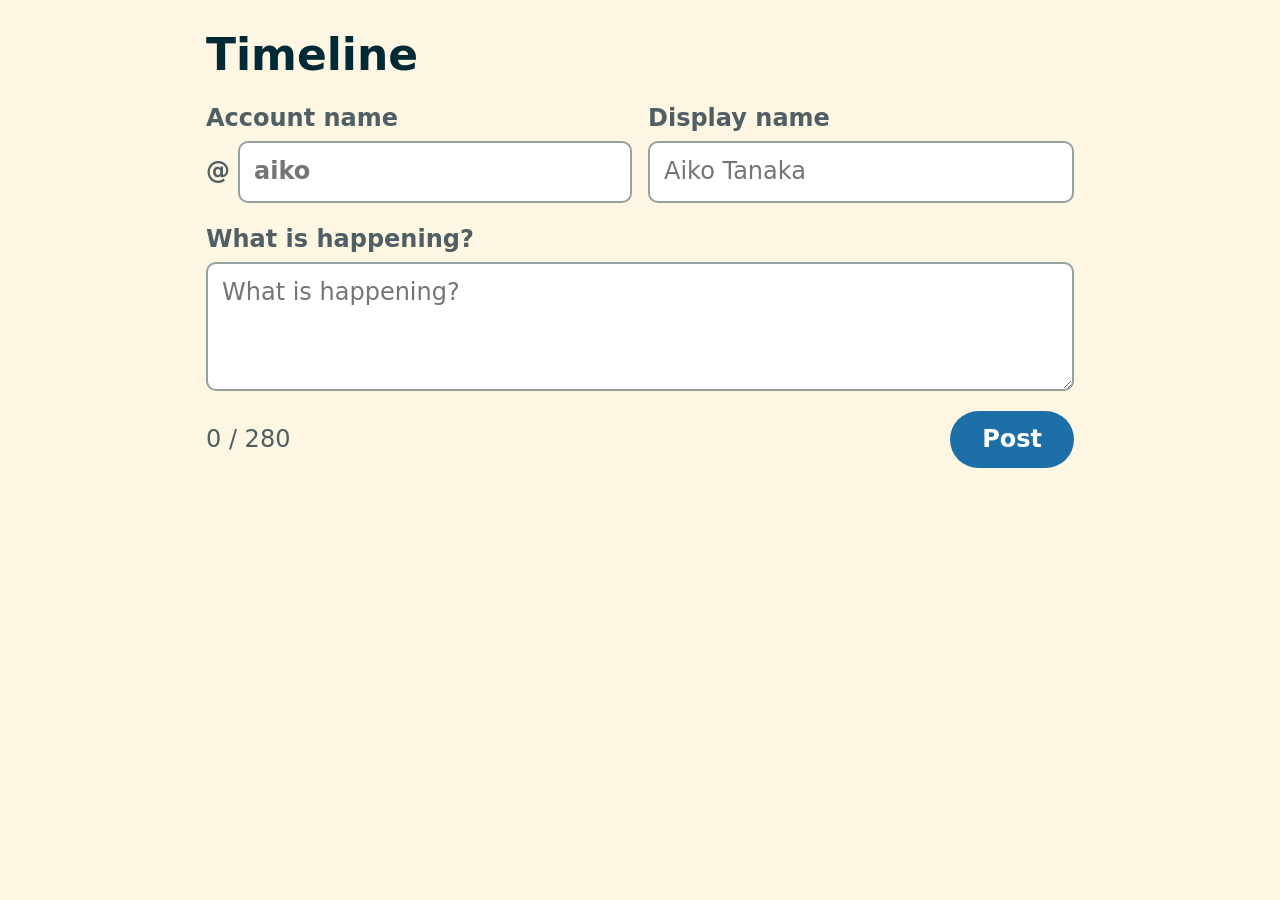
==== page-only/index.html @ fd33ca4e "Accounts: sign up, log in, and only you can post as you People now sign up with an account name, a d" ====
<!DOCTYPE html>
<html lang="en">
<head>
  <meta charset="utf-8">
  <meta name="viewport" content="width=device-width, initial-scale=1">
  <title>Timeline</title>
  <link rel="stylesheet" href="style.css">
</head>
<body>
  <main>
    <h1>Timeline</h1>

    <div class="name-row">
      <div>
        <label for="author">Account name</label>
        <div class="at-box">
          <span aria-hidden="true">@</span>
          <input id="author" type="text" autocomplete="off" placeholder="aiko">
        </div>
      </div>
      <div>
        <label for="display-name">Display name</label>
        <input id="display-name" type="text" autocomplete="off" placeholder="Aiko Tanaka">
      </div>
    </div>

    <form id="post-form">
      <label for="text">What is happening?</label>
      <textarea id="text" rows="3" placeholder="What is happening?"></textarea>
      <div class="post-row">
        <span id="count" class="count">0 / 280</span>
        <button type="submit">Post</button>
      </div>
    </form>

    <p id="status" class="status" role="status"></p>

    <ol id="timeline" class="timeline" aria-label="Posts, newest first"></ol>
  </main>

  <script src="app.js"></script>
</body>
</html>
---- page-only/style.css ----
/* Timeline: how the page looks.
   This file is the same in page-only/ and with-backend/, so both versions look the same.
   The type is large because the page is read from the back of a room. */

/* The colours, in one place. Dark is the default. */
:root {
  --background: #002b36;
  --card: #073642;
  --text: #eee8d5;
  --quiet: #a7b5b5;
  --author: #e6b422;
  --button: #1d6fa8;
  --button-text: #ffffff;
  --warning: #ff8a7a;
  --border: #586e75;
}

/* The same colours for a computer set to light mode. */
@media (prefers-color-scheme: light) {
  :root {
    --background: #fdf6e3;
    --card: #ffffff;
    --text: #002b36;
    --quiet: #4f5f63;
    --author: #7a5a00;
    --button: #1d6fa8;
    --button-text: #ffffff;
    --warning: #b3261e;
    --border: #93a1a1;
  }
}

* {
  box-sizing: border-box;
}

/* A part of the page marked hidden is never shown, even if a rule below gives it
   a display of its own (as .account-forms does). */
[hidden] {
  display: none !important;
}

body {
  margin: 0;
  background: var(--background);
  color: var(--text);
  font-family: system-ui, -apple-system, "Segoe UI", sans-serif;
  font-size: 24px;
  line-height: 1.4;
}

main {
  max-width: 900px;
  margin: 0 auto;
  padding: 24px 16px;
}

h1 {
  margin: 0 0 16px;
  font-size: 44px;
}

label {
  display: block;
  margin-bottom: 6px;
  color: var(--quiet);
  font-weight: 600;
}

input,
textarea {
  width: 100%;
  padding: 12px 14px;
  border: 2px solid var(--border);
  border-radius: 10px;
  background: var(--card);
  color: var(--text);
  font: inherit;
}

textarea {
  resize: vertical;
}

input:focus,
textarea:focus,
button:focus {
  outline: 3px solid var(--author);
  outline-offset: 2px;
}

/* The two name boxes, side by side on a wide screen, one above the other on a phone. */
.name-row {
  display: grid;
  grid-template-columns: repeat(auto-fit, minmax(260px, 1fr));
  gap: 16px;
  margin-bottom: 20px;
}

/* The @ in front of the account name box, so nobody has to type it. */
.at-box {
  display: flex;
  align-items: center;
  gap: 8px;
  color: var(--quiet);
  font-weight: 700;
}

/* The Log in and Sign up forms, side by side on a wide screen, one above the
   other on a phone. Only with-backend/ has accounts, but both copies of this
   file stay the same. */
.account-forms {
  display: grid;
  grid-template-columns: repeat(auto-fit, minmax(300px, 1fr));
  gap: 16px;
  margin-bottom: 20px;
}

.account-form {
  display: flex;
  flex-direction: column;
  gap: 8px;
  padding: 14px 18px;
  border: 2px solid var(--border);
  border-radius: 12px;
  background: var(--card);
}

.account-form h2 {
  margin: 0 0 4px;
  font-size: 30px;
}

.account-form label {
  margin: 8px 0 0;
}

.account-form button {
  align-self: flex-start;
  margin-top: 12px;
}

/* "Signed in as Aiko Tanaka @aiko · Log out" */
.who {
  margin: 0 0 16px;
}

.who .post-handle {
  margin-left: 4px;
}

/* A button that looks like a link, so "Log out" sits inside the sentence. */
.link-button {
  padding: 0;
  border-radius: 0;
  background: none;
  color: var(--author);
  text-decoration: underline;
}

.post-row {
  display: flex;
  align-items: center;
  justify-content: space-between;
  margin-top: 10px;
}

.count {
  color: var(--quiet);
}

.count.too-long {
  color: var(--warning);
  font-weight: 700;
}

button {
  padding: 12px 32px;
  border: none;
  border-radius: 999px;
  background: var(--button);
  color: var(--button-text);
  font: inherit;
  font-weight: 700;
  cursor: pointer;
}

.status {
  min-height: 1.4em;
  margin: 12px 0;
  color: var(--warning);
  font-weight: 700;
}

.timeline {
  margin: 0;
  padding: 0;
  list-style: none;
}

.post {
  margin-bottom: 12px;
  padding: 14px 18px;
  border: 2px solid var(--border);
  border-radius: 12px;
  background: var(--card);
}

.post-author {
  color: var(--author);
  font-weight: 700;
}

.post-handle,
.post-time {
  margin-left: 12px;
  color: var(--quiet);
}

.post-text {
  margin: 6px 0 0;
  white-space: pre-wrap;
  overflow-wrap: anywhere;
}

/* The heart under a post, and how many people have pressed it. Only
   with-backend/ has likes, but both copies of this file stay the same. */
.like-row {
  display: flex;
  align-items: center;
  gap: 12px;
  margin-top: 10px;
}

.like {
  padding: 2px 18px;
  border: 2px solid var(--border);
  background: none;
  color: var(--quiet);
}

.like:hover {
  border-color: var(--author);
  color: var(--author);
}

.like.liked {
  border-color: var(--warning);
  color: var(--warning);
}

.like-count {
  color: var(--quiet);
}
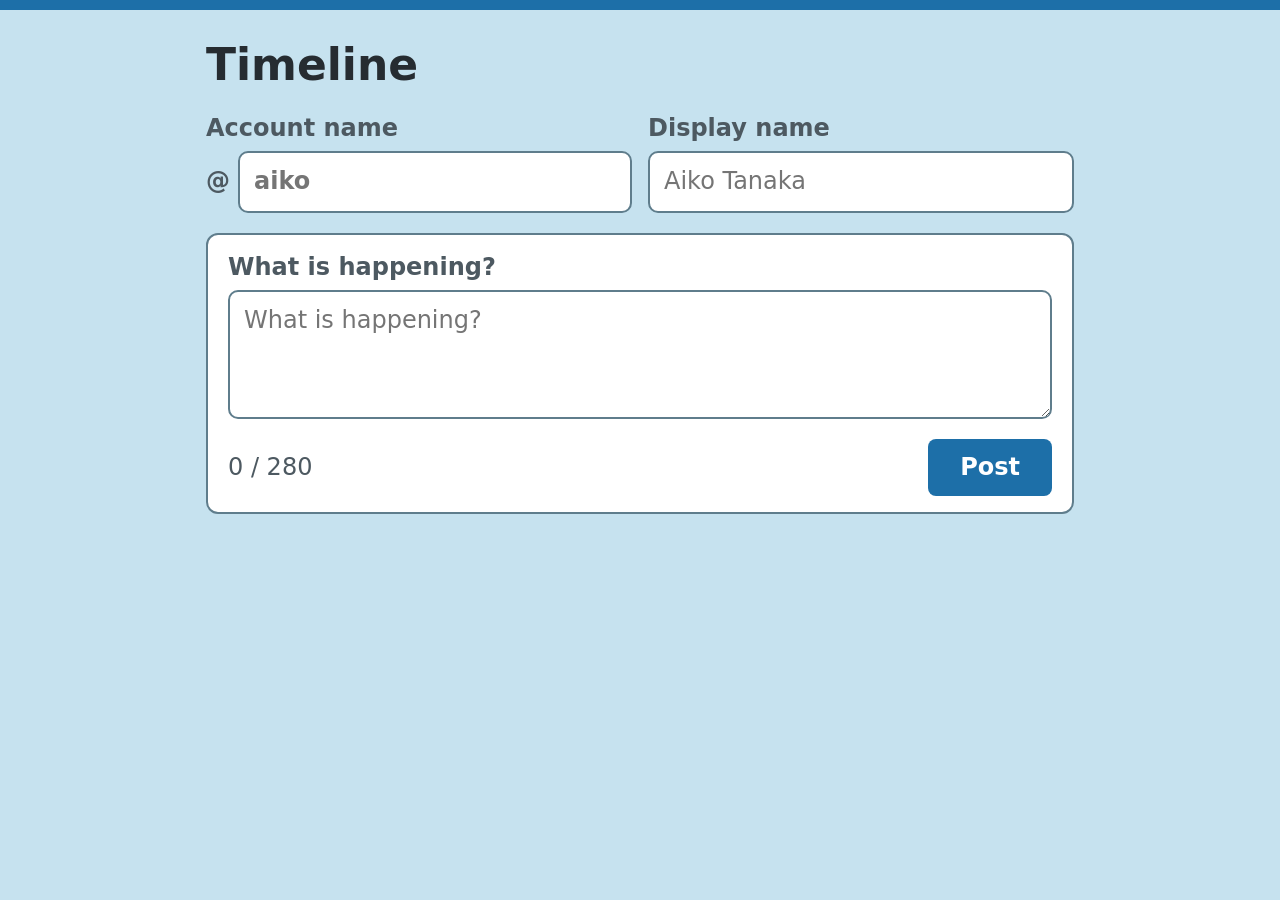
==== commit f2978f29: "Design system: tokens, components and a style guide, with nothing on screen changed The one style.cs" ====
--- a/page-only/index.html
+++ b/page-only/index.html
@@ -4,7 +4,12 @@
   <meta charset="utf-8">
   <meta name="viewport" content="width=device-width, initial-scale=1">
   <title>Timeline</title>
-  <link rel="stylesheet" href="style.css">
+  <!-- The design system, in this order: tokens, the page, components, features.
+       The four files are copies of the ones in with-backend/. -->
+  <link rel="stylesheet" href="tokens.css">
+  <link rel="stylesheet" href="base.css">
+  <link rel="stylesheet" href="components.css">
+  <link rel="stylesheet" href="features.css">
 </head>
 <body>
   <main>
@@ -24,7 +29,7 @@
       </div>
     </div>
 
-    <form id="post-form">
+    <form id="post-form" class="card">
       <label for="text">What is happening?</label>
       <textarea id="text" rows="3" placeholder="What is happening?"></textarea>
       <div class="post-row">
@@ -35,7 +40,7 @@
 
     <p id="status" class="status" role="status"></p>
 
-    <ol id="timeline" class="timeline" aria-label="Posts, newest first"></ol>
+    <ol id="timeline" class="timeline card" aria-label="Posts, newest first"></ol>
   </main>
 
   <script src="app.js"></script>
--- a/page-only/tokens.css
+++ b/page-only/tokens.css
@@ -0,0 +1,111 @@
+/* Timeline's design system, part 1 of 4: the tokens.
+   A token is a named value, like --space-6 or --text-small. Every colour, size,
+   space and corner of the page is written here once, and the other three files
+   (base.css, components.css, features.css) use the names. To change the look,
+   change a value here.
+   See it all at /design.html (the style guide). The four files are the same in
+   page-only/ and with-backend/; a test in test_server.py checks it. */
+
+/* The colours, in one place. Each colour is written once, as
+   light-dark(LIGHT, DARK). The browser uses the first one when the page is in
+   light mode and the second one in dark mode.
+   "light dark" means: follow the computer. That is the Auto choice, and it is
+   what page-only/ always uses, because it has no switch.
+   A new colour must be written the same way; a test in test_server.py checks it.
+   Only colours go in this first block. */
+:root {
+  color-scheme: light dark;
+  --background: light-dark(#c6e2ef, #0e1a23);
+  --card: light-dark(#ffffff, #16283a);
+  --text: light-dark(#262c31, #e7eef3);
+  --quiet: light-dark(#4d5961, #a3b6c4);
+  --author: light-dark(#0a6694, #6ec3ef);
+  --button: light-dark(#1d6fa8, #1d6fa8);
+  --button-text: light-dark(#ffffff, #ffffff);
+  --warning: light-dark(#b3261e, #ff8a7a);
+  /* The edge of a box or a button: at least 3 to 1 against the background and
+     the cards, so the edge can be seen. */
+  --border: light-dark(#5f7d8c, #62819a);
+  /* classic-style: the light tint under the mouse, and the six colours of the
+     circles with a letter. A white letter reads on each circle in both modes,
+     so each circle colour is the same in light and dark, like --button. */
+  --hover: light-dark(#eef6fa, #1d3448);
+  --avatar-1: light-dark(#1d6fa8, #1d6fa8);
+  --avatar-2: light-dark(#8a4fb0, #8a4fb0);
+  --avatar-3: light-dark(#b0413e, #b0413e);
+  --avatar-4: light-dark(#2e7d4f, #2e7d4f);
+  --avatar-5: light-dark(#9a5800, #9a5800);
+  --avatar-6: light-dark(#2f6f7a, #2f6f7a);
+}
+
+/* Light or Dark chosen by hand with the Colours switch (with-backend/ only).
+   Each one only changes color-scheme; the colours above follow by themselves. */
+:root[data-theme="light"] {
+  color-scheme: light;
+}
+
+:root[data-theme="dark"] {
+  color-scheme: dark;
+}
+
+/* Everything that is not a colour. */
+:root {
+  /* Type. The type is large because the page is read from the back of a room. */
+  --font-family: system-ui, -apple-system, "Segoe UI", sans-serif;
+  --text-small: 18px;      /* notes under a box, who liked, old versions */
+  --text-body: 24px;       /* everything else */
+  --text-large: 30px;      /* a form's heading (Log in, Sign up) */
+  --text-title: 44px;      /* the page's name at the top */
+  --text-meta: 0.85em;     /* the @name and the time: a little smaller than the name */
+  --line-height: 1.4;
+  --weight-normal: 400;
+  --weight-medium: 600;    /* labels, #tags and @names */
+  --weight-bold: 700;
+
+  /* Space: the room inside and between things (padding, margin, gap). */
+  --space-1: 2px;
+  --space-2: 4px;
+  --space-3: 6px;
+  --space-4: 8px;
+  --space-5: 10px;
+  --space-6: 12px;
+  --space-7: 14px;
+  --space-8: 16px;
+  --space-9: 18px;
+  --space-10: 20px;
+  --space-11: 24px;
+  --space-12: 32px;
+
+  /* Corners. */
+  --radius-small: 2px;     /* the focus ring of a link in a post */
+  --radius: 8px;           /* buttons, pictures */
+  --radius-field: 10px;    /* boxes to type in, and the Colours switch */
+  --radius-large: 12px;    /* cards */
+  --radius-pill: 999px;    /* the heart and the star */
+  --radius-round: 50%;     /* the circle with a letter */
+
+  /* Lines. */
+  --line: 2px;             /* the edge of a card, a box or a button */
+  --line-thick: 3px;       /* the line on the left of replies and old versions */
+  --band: 10px;            /* the band of colour across the top of the page */
+  --focus-ring: 3px solid var(--author);
+  --focus-offset: 2px;
+
+  /* Sizes. */
+  --page-width: 900px;
+  --avatar: 64px;          /* the circle on a post */
+  --avatar-small: 40px;    /* the circle on a reply, and on a phone */
+  --avatar-letter: 32px;
+  --avatar-small-letter: 20px;
+  /* Room on the left of a post for its circle: the space before it, the
+     circle, and the space after it (20 + 64 + 16, and 16 + 40 + 12). */
+  --avatar-indent: 100px;
+  --avatar-indent-small: 68px;
+  --avatar-indent-phone: 64px;   /* 12 + 40 + 12 */
+  --check-size: 24px;      /* a checkbox, as tall as the words beside it */
+  --picture-height: 24rem; /* a picture is never taller than about half a screen */
+
+  /* Layers and see-through. */
+  --layer-sticky: 1;       /* "3 new posts", above the posts it floats over */
+  --faded: 0.6;            /* a post hidden by reports, a heart that cannot be pressed */
+}
--- a/page-only/base.css
+++ b/page-only/base.css
@@ -0,0 +1,36 @@
+/* Timeline's design system, part 2 of 4: the page itself.
+   The box model, the hidden rule, the page's colours and type, and the column
+   everything sits in. Only tokens from tokens.css: no raw values. */
+
+* {
+  box-sizing: border-box;
+}
+
+/* A part of the page marked hidden is never shown, even if a rule below gives it
+   a display of its own (as .account-forms does). */
+[hidden] {
+  display: none !important;
+}
+
+/* The whole page, with a band of colour across the top (classic-style). */
+body {
+  margin: 0;
+  border-top: var(--band) solid var(--button);
+  background: var(--background);
+  color: var(--text);
+  font-family: var(--font-family);
+  font-size: var(--text-body);
+  line-height: var(--line-height);
+}
+
+/* The one column everything sits in. */
+main {
+  max-width: var(--page-width);
+  margin: 0 auto;
+  padding: var(--space-11) var(--space-8);
+}
+
+h1 {
+  margin: 0 0 var(--space-8);
+  font-size: var(--text-title);
+}
--- a/page-only/components.css
+++ b/page-only/components.css
@@ -0,0 +1,429 @@
+/* Timeline's design system, part 3 of 4: the components.
+   A component is one shared piece of the page, like a button or a card. Each
+   one has a class (and a few modifiers), and is made only of tokens from
+   tokens.css. A feature uses these; it does not make its own buttons, cards or
+   sizes. Every component is shown at /design.html.
+
+   Components, in this order:
+     field       label, input, textarea, select, .hint, .count
+     button      button (every <button>), .button-link, .button-quiet, .button-pill
+     card        .card (a box with an edge), and .disclosure when open
+     disclosure  .disclosure (a <details> box that opens and closes)
+     menu        .menu (the "⋯" menu of a post)
+     tabs        .tabs (a row of view buttons, one current)
+     status      .status (the one-line message under the post box)
+     avatar      .avatar (the circle with a letter), .avatar-colour-1 … 6
+     post        .timeline (a list of posts), .post and its slots and states */
+
+
+/* ---- field: a label and the box under it ---- */
+
+label {
+  display: block;
+  margin-bottom: var(--space-3);
+  color: var(--quiet);
+  font-weight: var(--weight-medium);
+}
+
+input,
+textarea {
+  width: 100%;
+  padding: var(--space-6) var(--space-7);
+  border: var(--line) solid var(--border);
+  border-radius: var(--radius-field);
+  background: var(--card);
+  color: var(--text);
+  font: inherit;
+}
+
+textarea {
+  resize: vertical;
+}
+
+/* A choice from a list (the Colours switch): a smaller box of the same kind. */
+select {
+  padding: var(--space-3) var(--space-6);
+  border: var(--line) solid var(--border);
+  border-radius: var(--radius-field);
+  background: var(--card);
+  color: var(--text);
+  font: inherit;
+}
+
+/* The focus ring: where the keyboard is. The same on every box and button. */
+input:focus,
+textarea:focus,
+select:focus,
+button:focus {
+  outline: var(--focus-ring);
+  outline-offset: var(--focus-offset);
+}
+
+/* A small note under a box. */
+.hint {
+  margin: 0;
+  color: var(--quiet);
+  font-size: var(--text-small);
+}
+
+/* A number in a line: how many characters are left, how many replies.
+   .too-long: past the limit. */
+.count {
+  color: var(--quiet);
+}
+
+.count.too-long {
+  color: var(--warning);
+  font-weight: var(--weight-bold);
+}
+
+
+/* ---- button ---- */
+
+/* Every <button> is a button: a rounded rectangle in the button colour. */
+button {
+  padding: var(--space-6) var(--space-12);
+  border: none;
+  border-radius: var(--radius);
+  background: var(--button);
+  color: var(--button-text);
+  font: inherit;
+  font-weight: var(--weight-bold);
+  cursor: pointer;
+}
+
+/* .button-link: a button that looks like a link, so "Log out" sits inside a sentence. */
+.button-link {
+  padding: 0;
+  border-radius: 0;
+  background: none;
+  color: var(--author);
+  text-decoration: underline;
+}
+
+/* .button-quiet: a button that looks like quiet text (the number by the heart,
+   "Ben and 2 others liked this"). It is underlined only under the mouse or the keyboard. */
+.button-quiet {
+  padding: 0;
+  border-radius: 0;
+  background: none;
+  color: var(--quiet);
+  font-weight: var(--weight-normal);
+  text-align: left;
+}
+
+.button-quiet:hover,
+.button-quiet:focus-visible {
+  text-decoration: underline;
+}
+
+/* .button-pill: a small round button with an edge (the heart, the star). */
+.button-pill {
+  padding: var(--space-1) var(--space-9);
+  border: var(--line) solid var(--border);
+  border-radius: var(--radius-pill);
+  background: none;
+  color: var(--quiet);
+}
+
+.button-pill:hover {
+  border-color: var(--author);
+  color: var(--author);
+}
+
+/* A button that is turned off (for example Post, held for some seconds by the
+   rate limit) must not look like one that works: no colour, quiet words and a
+   dashed edge, in both modes. An outline takes no room, so nothing moves. */
+button:disabled:not(.button-pill) {
+  background: none;
+  color: var(--quiet);
+  outline: var(--line) dashed var(--border);
+  outline-offset: calc(-1 * var(--line));
+  cursor: not-allowed;
+}
+
+/* A pill that is turned off (a heart in the search results) is faded instead. */
+.button-pill:disabled {
+  opacity: var(--faded);
+  cursor: not-allowed;
+}
+
+.button-pill:disabled:hover {
+  border-color: var(--border);
+  color: var(--quiet);
+}
+
+
+/* ---- card: a box with an edge and round corners ---- */
+
+/* An empty card shows no box at all (an empty list of posts). A disclosure
+   (below) becomes a card while it is open. Each feature gives its card the
+   room inside it (padding). */
+.card:not(:empty),
+.disclosure[open] {
+  border: var(--line) solid var(--border);
+  border-radius: var(--radius-large);
+  background: var(--card);
+}
+
+
+/* ---- disclosure: a <details> box that opens and closes, with no JavaScript ---- */
+
+.disclosure[open] {
+  padding: var(--space-6) var(--space-8);
+}
+
+.disclosure summary,
+.menu summary {
+  width: fit-content;
+  color: var(--quiet);
+  cursor: pointer;
+}
+
+
+/* ---- menu: the "⋯" menu, a disclosure with no triangle and a list of buttons ---- */
+
+.menu summary {
+  list-style: none;
+}
+
+.menu summary::-webkit-details-marker {
+  display: none;
+}
+
+.menu ul {
+  margin: var(--space-3) 0 0;
+  padding: 0;
+  list-style: none;
+}
+
+
+/* ---- tabs: the buttons that switch between views ---- */
+
+.tabs {
+  display: flex;
+  flex-wrap: wrap;
+  gap: var(--space-6);
+  margin-bottom: var(--space-8);
+}
+
+.tabs > button[aria-current="page"] {
+  outline: var(--focus-ring);
+  outline-offset: var(--focus-offset);
+}
+
+
+/* ---- status: the one-line message under the post box (a refusal, a problem) ---- */
+
+.status {
+  min-height: calc(var(--line-height) * 1em);
+  margin: var(--space-6) 0;
+  color: var(--warning);
+  font-weight: var(--weight-bold);
+}
+
+
+/* ---- avatar: the circle with the first letter of the name ---- */
+
+/* It has no words of its own (aria-hidden). It sits in the room a post leaves
+   on its left (.with-avatar). */
+.avatar {
+  position: absolute;
+  top: var(--space-8);
+  left: var(--space-10);
+  width: var(--avatar);
+  height: var(--avatar);
+  border-radius: var(--radius-round);
+  display: flex;
+  align-items: center;
+  justify-content: center;
+  color: var(--button-text);
+  font-size: var(--avatar-letter);
+  font-weight: var(--weight-bold);
+  line-height: 1;
+}
+
+.avatar-colour-1 { background: var(--avatar-1); }
+.avatar-colour-2 { background: var(--avatar-2); }
+.avatar-colour-3 { background: var(--avatar-3); }
+.avatar-colour-4 { background: var(--avatar-4); }
+.avatar-colour-5 { background: var(--avatar-5); }
+.avatar-colour-6 { background: var(--avatar-6); }
+
+
+/* ---- post: one post, and a list of them ---- */
+
+/* A list of posts (the timeline, the search results, My bookmarks). It is a
+   .card too: all posts in one card, with a line between them. */
+.timeline {
+  margin: 0;
+  padding: 0;
+  list-style: none;
+}
+
+.timeline:not(:empty) {
+  overflow: hidden;
+}
+
+.post {
+  position: relative;
+  margin: 0;
+  padding: var(--space-8) var(--space-10);
+  border: none;
+  border-bottom: var(--line) solid var(--border);
+  border-radius: 0;
+  background: var(--card);
+}
+
+.timeline > li:last-child {
+  border-bottom: none;
+}
+
+/* Room on the left for the circle, only when the post has one (page-only/
+   has no circles, so its posts have no empty space on the left). */
+.post.with-avatar {
+  padding-left: var(--avatar-indent);
+}
+
+/* head: the names and the time. */
+.post-author {
+  color: var(--author);
+  font-weight: var(--weight-bold);
+}
+
+/* The @name and the time: a little smaller, and quiet, on the name's line. */
+.post-handle,
+.post-time {
+  color: var(--quiet);
+  font-size: var(--text-meta);
+}
+
+.post-handle {
+  margin-left: var(--space-4);
+}
+
+.post-time {
+  margin-left: var(--space-6);
+}
+
+/* The time at the right of the first line of a post. What comes after it in
+   the head ("· Osaka", "· edited") stays on the left, after the @name. */
+.post-head > .post-time {
+  float: right;
+}
+
+/* body: the words. */
+.post-text {
+  margin: var(--space-3) 0 0;
+  white-space: pre-wrap;
+  overflow-wrap: anywhere;
+}
+
+/* The slots inside a post (head, body, foot). They only group the parts for
+   the code, and take no room of their own (groundwork). */
+.post-head,
+.post-body,
+.post-foot {
+  display: contents;
+}
+
+/* What is under the names starts below the time, never beside it. */
+.post-body > * {
+  clear: right;
+}
+
+/* menu: the "⋯" under the post. It is shown only when it has something in it. */
+.post-menu {
+  margin-top: var(--space-5);
+}
+
+/* State: deleted, but kept for its replies: no words, only this line (edit-delete). */
+.post-text.post-deleted {
+  color: var(--quiet);
+  font-style: italic;
+}
+
+/* State: hidden by reports. Only its author sees it: faded, circle too (report). */
+.hidden-by-reports .post-text,
+.hidden-by-reports .post-author,
+.hidden-by-reports .post-handle,
+.hidden-by-reports .post-time,
+.hidden-by-reports .avatar {
+  opacity: var(--faded);
+}
+
+/* State: a reply. The replies of a post sit just under it, in the same card:
+   a post with replies has no line under it, so its replies read as part of it.
+   They are moved in to the post's words, with a line on the left, and smaller
+   circles (replies). */
+.post:has(+ .reply-thread) {
+  padding-bottom: var(--space-4);
+  border-bottom: none;
+}
+
+.reply-thread {
+  margin: 0;
+  padding: 0 var(--space-10) var(--space-6) var(--avatar-indent);
+  border-bottom: var(--line) solid var(--border);
+}
+
+.replies {
+  margin: 0;
+  padding: 0;
+  border-left: var(--line-thick) solid var(--border);
+  list-style: none;
+}
+
+.replies > .post {
+  padding: var(--space-6) var(--space-8);
+}
+
+.replies > .post:last-child {
+  border-bottom: none;
+}
+
+.replies > .post.with-avatar {
+  padding-left: var(--avatar-indent-small);
+}
+
+.replies .avatar {
+  top: var(--space-6);
+  left: var(--space-8);
+  width: var(--avatar-small);
+  height: var(--avatar-small);
+  font-size: var(--avatar-small-letter);
+}
+
+/* A light tint under the mouse, only where there is a mouse. A phone and a
+   keyboard have no "over", so nothing is hidden until then: the heart always shows. */
+@media (hover: hover) {
+  .post:hover {
+    background: var(--hover);
+  }
+}
+
+/* On a phone: the same type, a smaller circle and less space around it. */
+@media (max-width: 600px) {
+  .post,
+  .replies > .post {
+    padding: var(--space-6);
+  }
+
+  .post.with-avatar,
+  .replies > .post.with-avatar {
+    padding-left: var(--avatar-indent-phone);
+  }
+
+  .avatar,
+  .replies .avatar {
+    top: var(--space-6);
+    left: var(--space-6);
+    width: var(--avatar-small);
+    height: var(--avatar-small);
+    font-size: var(--avatar-small-letter);
+  }
+
+  .reply-thread {
+    padding: 0 var(--space-6) var(--space-6) var(--space-11);
+  }
+}
--- a/page-only/features.css
+++ b/page-only/features.css
@@ -0,0 +1,462 @@
+/* Timeline's design system, part 4 of 4: each feature's own small block.
+   A feature only ARRANGES components (from components.css) and uses tokens
+   (from tokens.css): where things sit, the room between them, and which token
+   colour a line of words has. It never makes its own button, card, size or
+   colour. A new feature adds its block at the end, under a comment with its
+   name, and looks at /design.html first. */
+
+/* page-only: the two name boxes, side by side on a wide screen, one above the
+   other on a phone. */
+.name-row {
+  display: grid;
+  grid-template-columns: repeat(auto-fit, minmax(260px, 1fr));
+  gap: var(--space-8);
+  margin-bottom: var(--space-10);
+}
+
+/* The @ in front of the account name box, so nobody has to type it. */
+.at-box {
+  display: flex;
+  align-items: center;
+  gap: var(--space-4);
+  color: var(--quiet);
+  font-weight: var(--weight-bold);
+}
+
+/* accounts: the Log in and Sign up forms (each a .card), side by side on a
+   wide screen, one above the other on a phone. */
+.account-forms {
+  display: grid;
+  grid-template-columns: repeat(auto-fit, minmax(300px, 1fr));
+  gap: var(--space-8);
+  margin-bottom: var(--space-10);
+}
+
+.account-form {
+  display: flex;
+  flex-direction: column;
+  gap: var(--space-4);
+  padding: var(--space-7) var(--space-9);
+}
+
+.account-form h2 {
+  margin: 0 0 var(--space-2);
+  font-size: var(--text-large);
+}
+
+.account-form label {
+  margin: var(--space-4) 0 0;
+}
+
+.account-form button {
+  align-self: flex-start;
+  margin-top: var(--space-6);
+}
+
+/* "Signed in as Aiko Tanaka @aiko · Log out" */
+.who {
+  margin: 0 0 var(--space-8);
+}
+
+.who .post-handle {
+  margin-left: var(--space-2);
+}
+
+/* The post box (a .card), like the box at the top of the classic list. */
+#post-form {
+  margin-bottom: var(--space-2);
+  padding: var(--space-8) var(--space-10);
+}
+
+/* The count and the Post button, under the post box. */
+.post-row {
+  display: flex;
+  align-items: center;
+  justify-content: space-between;
+  margin-top: var(--space-5);
+}
+
+/* likes: the row under a post (heart, Reply, "3 replies", ☆). It may go onto
+   a second line when the column beside the circle is narrow, as on a phone. */
+.like-row {
+  display: flex;
+  flex-wrap: wrap;
+  align-items: center;
+  gap: var(--space-6);
+  margin-top: var(--space-5);
+}
+
+/* The heart (a .button-pill) of a post you liked. */
+.like.liked {
+  border-color: var(--warning);
+  color: var(--warning);
+}
+
+/* dark-mode: the Colours switch under the title. */
+.theme-row {
+  display: flex;
+  align-items: center;
+  justify-content: flex-end;
+  gap: var(--space-6);
+  margin: calc(-1 * var(--space-4)) 0 var(--space-8);
+}
+
+.theme-row label {
+  margin: 0;
+}
+
+/* long-posts: a post taller than 6 lines shows only its first 6, with a
+   Show more button under it. Line clamp cuts between two lines, never through
+   one, and ends with "…". It needs display: -webkit-box and
+   -webkit-box-orient: vertical. The text is only clipped, never hidden, so a
+   screen reader still reads all of it. */
+.post-text.collapsed {
+  display: -webkit-box;
+  -webkit-box-orient: vertical;
+  -webkit-line-clamp: 6;
+  line-clamp: 6;
+  overflow: hidden;
+}
+
+/* Show more: a .button-link under the post, the same weight as the text. */
+.show-more {
+  display: block;
+  margin-top: var(--space-3);
+  font-weight: var(--weight-normal);
+}
+
+/* who-liked: the line under a post ("You, Anika, and 10 others liked this
+   post", a .button-quiet) and the list of everyone who liked it. */
+.like-summary {
+  display: block;
+  margin-top: var(--space-3);
+  font-size: var(--text-small);
+  overflow-wrap: anywhere;
+}
+
+.likers {
+  margin: var(--space-3) 0 0;
+  padding: 0 0 0 var(--space-9);
+  font-size: var(--text-small);
+  list-style: none;
+  overflow-wrap: anywhere;
+}
+
+.likers li {
+  margin-top: var(--space-1);
+}
+
+.likers .post-handle {
+  margin-left: var(--space-4);
+}
+
+.likers-more {
+  color: var(--quiet);
+}
+
+/* timestamps */
+/* A post from before Timeline kept dates: its old clock time, in italics. */
+.post-time-unknown {
+  font-style: italic;
+}
+
+/* Hold the mouse over a time to see the full date. */
+time.post-time {
+  cursor: help;
+}
+
+/* search: the search box under the title, and the results view. */
+#search-form {
+  display: flex;
+  flex-wrap: wrap;
+  align-items: center;
+  gap: var(--space-6);
+  margin-bottom: var(--space-8);
+}
+
+#search-form label {
+  flex-basis: 100%;
+  margin: 0;
+}
+
+#search-form input {
+  flex: 1 1 240px;
+  width: auto;
+}
+
+/* "3 posts with “cat”" and "Back to the timeline", on one line if they fit. */
+.results-row {
+  display: flex;
+  flex-wrap: wrap;
+  align-items: baseline;
+  justify-content: space-between;
+  gap: var(--space-6);
+  margin: 0 0 var(--space-6);
+  overflow-wrap: anywhere;
+}
+
+/* timeline-flow */
+/* "3 new posts": sticky, so it stays at the top of the screen while you read
+   further down. */
+.new-posts {
+  position: sticky;
+  top: 0.5rem;
+  z-index: var(--layer-sticky);
+  display: block;
+  margin: 0 auto var(--space-6);
+  padding: var(--space-4) var(--space-11);
+}
+
+/* "Show older posts", "Loading…" or "No older posts." under the list. */
+.older-posts {
+  margin: var(--space-8) 0 var(--space-11);
+  color: var(--quiet);
+  text-align: center;
+}
+
+/* bookmarks: the ☆ (a .button-pill) at the right of the heart row. A ★
+   (class "bookmarked") means this post is saved. */
+.bookmark {
+  margin-left: auto;
+  padding: var(--space-1) var(--space-7);
+}
+
+.bookmark.bookmarked {
+  border-color: var(--author);
+  color: var(--author);
+}
+
+/* The line shown when My bookmarks is empty: quiet, because it is not a problem. */
+.bookmarks-empty {
+  color: var(--quiet);
+}
+
+/* place */
+/* "· Osaka" after the time, as quiet as the time. */
+.post-place {
+  margin-left: var(--space-4);
+  color: var(--quiet);
+  overflow-wrap: anywhere;
+}
+
+/* The optional place box, under the post box. */
+.place-label {
+  margin-top: var(--space-5);
+}
+
+#place {
+  margin-bottom: var(--space-2);
+}
+
+/* pictures: the picture under a post's words, and the two boxes to add one.
+   A picture is never wider than the post, nor taller than about half a
+   screen; object-fit: contain shrinks it without cutting or stretching it. */
+.post-picture {
+  display: block;
+  max-width: 100%;
+  max-height: var(--picture-height);
+  margin-top: var(--space-5);
+  border-radius: var(--radius);
+  object-fit: contain;
+}
+
+.picture-boxes {
+  margin-top: var(--space-5);
+}
+
+.picture-boxes input {
+  margin-bottom: var(--space-4);
+}
+
+/* block */
+/* "Blocked accounts" under "Signed in as": a .disclosure. */
+.blocked-section {
+  margin: 0 0 var(--space-8);
+}
+
+.blocked-list {
+  margin: var(--space-3) 0 0;
+  padding: 0 0 0 var(--space-9);
+  list-style: none;
+  overflow-wrap: anywhere;
+}
+
+.blocked-list li {
+  margin-top: var(--space-3);
+}
+
+.blocked-list .post-handle {
+  margin-left: var(--space-4);
+}
+
+.blocked-list .unblock {
+  margin-left: var(--space-6);
+}
+
+/* replies */
+/* The Reply button and "2 replies" (a .count), beside the heart. */
+.reply-button {
+  margin-left: var(--space-6);
+}
+
+.reply-count {
+  white-space: nowrap;
+}
+
+/* "Replying to @aiko", above the text of a reply. */
+.replying-to {
+  margin: var(--space-2) 0 0;
+  color: var(--quiet);
+  font-size: var(--text-small);
+}
+
+/* "Replying to @aiko · Cancel", above the post box. */
+#replying-to {
+  margin: 0 0 var(--space-3);
+  color: var(--quiet);
+  overflow-wrap: anywhere;
+}
+
+/* edit-delete */
+/* "· edited" after the time: a button that looks like quiet text. */
+.post-head .edited {
+  margin-left: var(--space-4);
+  color: var(--quiet);
+}
+
+/* The box for new words, with its count, Cancel and Save under it. */
+.edit-box {
+  margin-top: var(--space-3);
+}
+
+.edit-row {
+  display: flex;
+  align-items: center;
+  justify-content: flex-end;
+  gap: var(--space-9);
+  margin-top: var(--space-5);
+}
+
+.edit-row .count {
+  margin-right: auto;
+}
+
+/* The earlier versions of a post, oldest first. */
+.versions {
+  margin: var(--space-4) 0 0;
+  padding: 0 0 0 var(--space-9);
+  border-left: var(--line-thick) solid var(--border);
+  font-size: var(--text-small);
+  list-style: none;
+}
+
+.versions li {
+  margin-top: var(--space-3);
+}
+
+.version-text {
+  margin: 0;
+  white-space: pre-wrap;
+  overflow-wrap: anywhere;
+}
+
+.versions .post-time {
+  margin-left: 0;
+}
+
+/* report */
+/* The note above the text of your own post that several people reported. */
+.hidden-note {
+  margin: var(--space-3) 0 0;
+  color: var(--warning);
+  font-size: var(--text-small);
+}
+
+/* links-and-tags: a web link, a #tag and an @name in a post's text. They use
+   the --author colour, which both themes already have. A web link is also
+   underlined, so it never depends on colour alone. */
+.post-link,
+.post-tag,
+.post-name {
+  color: var(--author);
+}
+
+.post-link {
+  text-decoration: underline;
+}
+
+.post-tag,
+.post-name {
+  text-decoration: none;
+  font-weight: var(--weight-medium);
+}
+
+.post-tag:hover,
+.post-name:hover {
+  text-decoration: underline;
+}
+
+.post-link:focus-visible,
+.post-tag:focus-visible,
+.post-name:focus-visible {
+  outline: var(--focus-ring);
+  outline-offset: var(--focus-offset);
+  border-radius: var(--radius-small);
+}
+
+/* reply-email */
+/* "Email" under the post box: a .disclosure, like "Blocked accounts". */
+.email-settings {
+  margin: var(--space-8) 0 0;
+}
+
+/* The address box and Save, on one line when they fit. */
+.email-form {
+  display: flex;
+  flex-wrap: wrap;
+  align-items: center;
+  gap: var(--space-4);
+  margin: var(--space-5) 0 0;
+}
+
+.email-form label {
+  flex-basis: 100%;
+}
+
+.email-form input {
+  flex: 1 1 240px;
+  width: auto;
+}
+
+/* "Confirmed: aiko@example.com · Remove". An address can be long: it may break anywhere. */
+.email-state-row {
+  margin: var(--space-4) 0 0;
+  color: var(--quiet);
+  overflow-wrap: anywhere;
+}
+
+#email-remove {
+  margin-left: var(--space-6);
+}
+
+/* The "Email me when someone replies" switch and its words, side by side.
+   The switch is large enough to see and press, in the button blue. */
+.reply-emails-row {
+  display: flex;
+  align-items: center;
+  gap: var(--space-4);
+  margin: var(--space-4) 0 0;
+}
+
+.reply-emails-row input {
+  width: var(--check-size);
+  height: var(--check-size);
+  accent-color: var(--button);
+}
+
+/* On a phone: less room inside the post box. */
+@media (max-width: 600px) {
+  #post-form {
+    padding: var(--space-6);
+  }
+}
